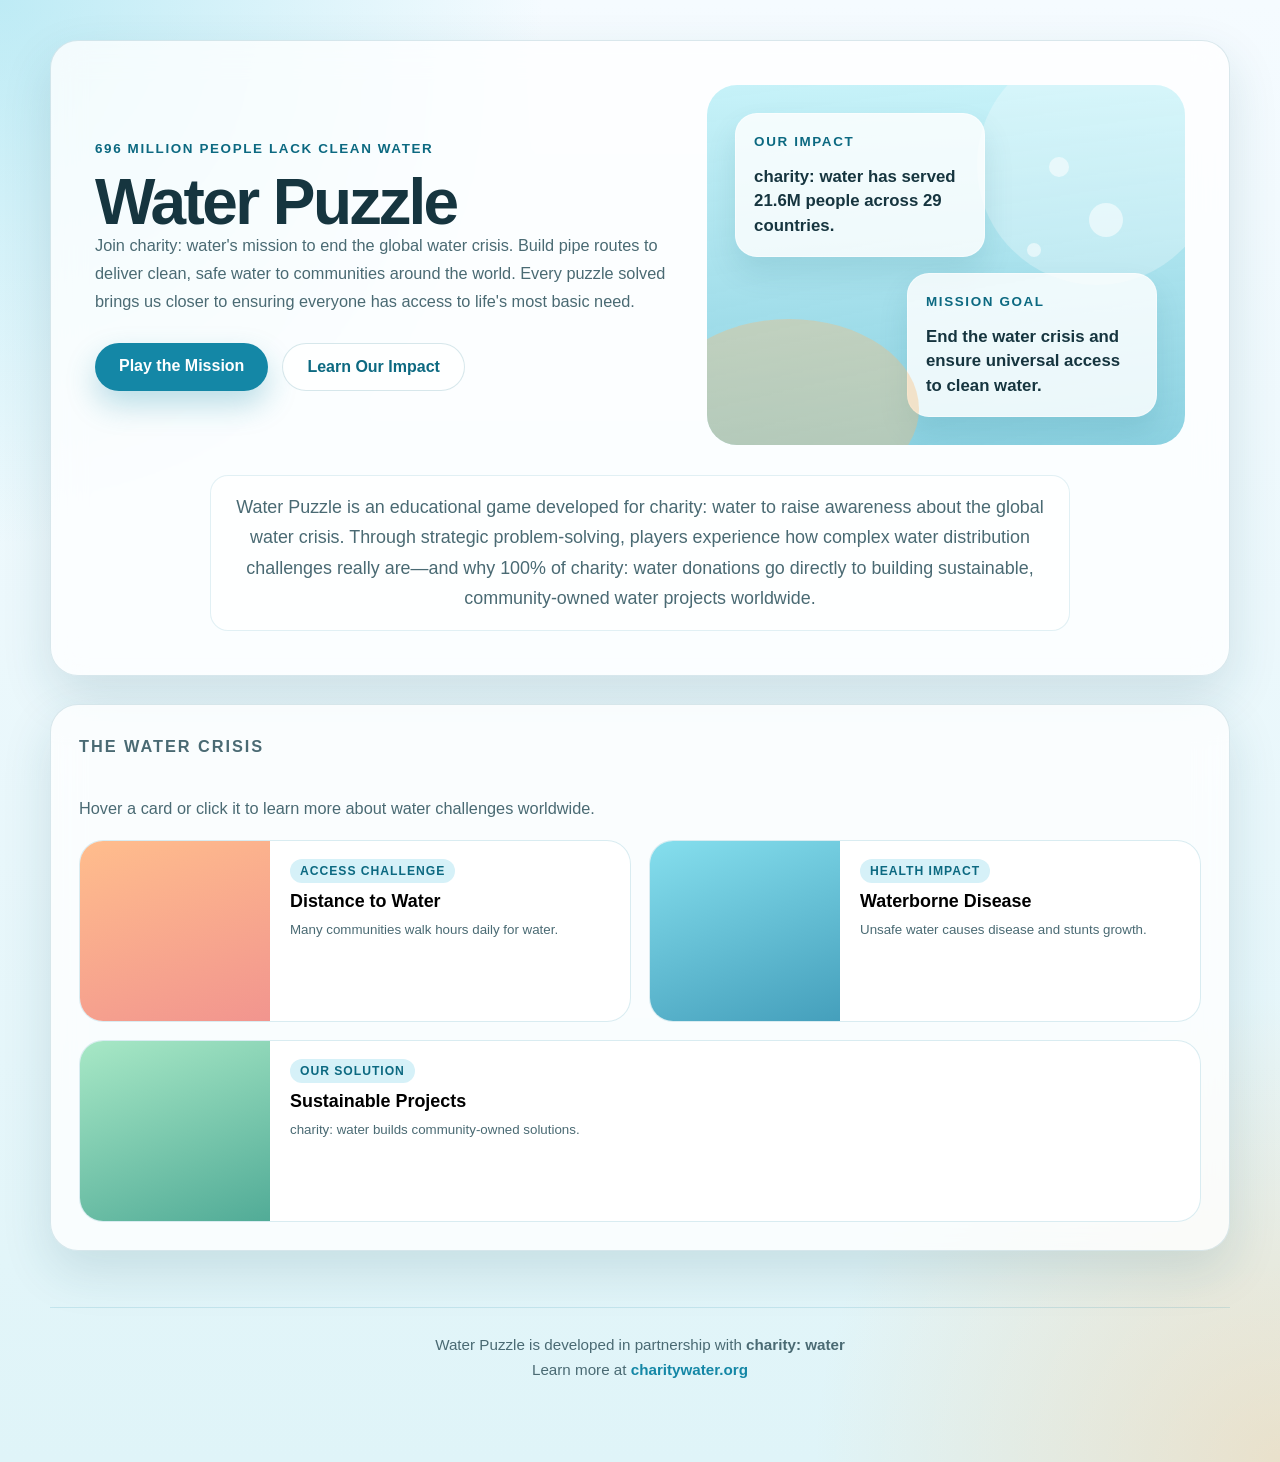
==== index.html @ 36b4ae82 "Add initial HTML structure and styles for Water Puzzle game - Created index.html for the main landin" ====
<!DOCTYPE html>
<html lang="en">
<head>
  <meta charset="UTF-8" />
  <meta name="viewport" content="width=device-width, initial-scale=1.0" />
  <title>Water Puzzle | charity: water</title>
  <link rel="stylesheet" href="styles.css" />
</head>
<body>
  <main class="page-shell landing-page">
    <section class="hero-panel">
      <div class="hero-copy">
        <p class="eyebrow">696 Million People Lack Clean Water</p>
        <h1>Water Puzzle</h1>
        <p class="hero-text">
          Join charity: water's mission to end the global water crisis. Build pipe routes to deliver clean, safe water to communities around the world. Every puzzle solved brings us closer to ensuring everyone has access to life's most basic need.
        </p>
        <div class="hero-actions">
          <a class="button-link primary-button" href="desktop.html">Play the Mission</a>
          <a class="button-link secondary-button" href="#mission">Learn Our Impact</a>
        </div>
      </div>

      <div class="hero-visual" aria-hidden="true">
        <div class="bubble bubble-one"></div>
        <div class="bubble bubble-two"></div>
        <div class="bubble bubble-three"></div>
        <div class="reef-card reef-card-top">
          <span class="reef-label">Our Impact</span>
          <strong>charity: water has served 21.6M people across 29 countries.</strong>
        </div>
        <div class="reef-card reef-card-bottom">
          <span class="reef-label">Mission Goal</span>
          <strong>End the water crisis and ensure universal access to clean water.</strong>
        </div>
      </div>

      <p class="mission-inline" id="mission">
        Water Puzzle is an educational game developed for charity: water to raise awareness about the global water crisis. Through strategic problem-solving, players experience how complex water distribution challenges really are—and why 100% of charity: water donations go directly to building sustainable, community-owned water projects worldwide.
      </p>
    </section>

    <section class="content-grid">
      <article class="info-panel facts-panel">
        <p class="section-label">The Water Crisis</p>
        <p class="fact-panel-help">Hover a card or click it to learn more about water challenges worldwide.</p>
        <div class="fact-card-grid">
          <button class="fact-interactive-card fact-coral" type="button" aria-expanded="false">
            <span class="fact-image" aria-hidden="true"></span>
            <span class="fact-content">
              <span class="fact-tag">Access Challenge</span>
              <h3>Distance to Water</h3>
              <span class="fact-summary">Many communities walk hours daily for water.</span>
              <span class="fact-detail">In sub-Saharan Africa, women and children spend 40 billion hours each year collecting water. Access to nearby clean water means more time for school, work, and family.</span>
            </span>
          </button>

          <button class="fact-interactive-card fact-plastic" type="button" aria-expanded="false">
            <span class="fact-image" aria-hidden="true"></span>
            <span class="fact-content">
              <span class="fact-tag">Health Impact</span>
              <h3>Waterborne Disease</h3>
              <span class="fact-summary">Unsafe water causes disease and stunts growth.</span>
              <span class="fact-detail">Over 2 billion people drink contaminated water daily. Waterborne diseases kill more children than any other infectious disease. Clean water and sanitation save lives.</span>
            </span>
          </button>

          <button class="fact-interactive-card fact-protection" type="button" aria-expanded="false">
            <span class="fact-image" aria-hidden="true"></span>
            <span class="fact-content">
              <span class="fact-tag">Our Solution</span>
              <h3>Sustainable Projects</h3>
              <span class="fact-summary">charity: water builds community-owned solutions.</span>
              <span class="fact-detail">We partner with local organizations to build wells, rainwater systems, and filtration projects designed to last. 100% of public donations fund projects—private donors cover operating costs.</span>
            </span>
          </button>
        </div>
      </article>
    </section>

    <footer class="landing-footer">
      <p>Water Puzzle is developed in partnership with <strong>charity: water</strong></p>
      <p>Learn more at <a href="https://www.charitywater.org" target="_blank" rel="noopener">charitywater.org</a></p>
    </footer>
  </main>

  <script>
    const factCards = document.querySelectorAll('.fact-interactive-card');

    factCards.forEach((card) => {
      card.addEventListener('click', () => {
        const isActive = card.classList.contains('is-active');

        factCards.forEach((otherCard) => {
          otherCard.classList.remove('is-active');
          otherCard.setAttribute('aria-expanded', 'false');
        });

        if (!isActive) {
          card.classList.add('is-active');
          card.setAttribute('aria-expanded', 'true');
        }
      });
    });
  </script>
</body>
</html>
---- styles.css ----
:root {
  --bg-top: #f5fbff;
  --bg-bottom: #dff4f8;
  --surface: rgba(255, 255, 255, 0.78);
  --surface-strong: #ffffff;
  --surface-border: rgba(58, 129, 148, 0.18);
  --text-main: #16353f;
  --text-soft: #4a6a73;
  --accent: #1487a6;
  --accent-strong: #0c6981;
  --accent-soft: #d6f1f8;
  --highlight: #ffb86c;
  --shadow: 0 20px 50px rgba(24, 84, 99, 0.14);
}

* {
  box-sizing: border-box;
  margin: 0;
}

body {
  min-height: 100vh;
  font-family: "Trebuchet MS", "Segoe UI", sans-serif;
  color: var(--text-main);
  background:
    radial-gradient(circle at top left, rgba(123, 216, 233, 0.45), transparent 28%),
    radial-gradient(circle at bottom right, rgba(255, 184, 108, 0.32), transparent 24%),
    linear-gradient(180deg, var(--bg-top), var(--bg-bottom));
}

a {
  color: inherit;
}

h1 {
  font-size: clamp(2.5rem, 5vw, 4.75rem);
  line-height: 0.95;
  letter-spacing: -0.04em;
}

h2 {
  margin-bottom: 14px;
  font-size: clamp(1.6rem, 2vw, 2.15rem);
}

.button-link {
  display: inline-block;
  padding: 14px 24px;
  border-radius: 999px;
  text-decoration: none;
  font-weight: 700;
  transition: transform 0.2s ease, box-shadow 0.2s ease, background-color 0.2s ease;
}

.primary-button {
  background: var(--accent);
  color: #ffffff;
  box-shadow: 0 14px 30px rgba(20, 135, 166, 0.28);
}

.secondary-button {
  background: rgba(255, 255, 255, 0.7);
  color: var(--accent-strong);
  border: 1px solid rgba(12, 105, 129, 0.16);
}

.button-link:hover,
.button-link:focus-visible,
.device-card:hover,
.device-card:focus-visible {
  transform: translateY(-2px);
  box-shadow: 0 18px 32px rgba(20, 135, 166, 0.16);
}

.page-shell {
  width: min(1180px, calc(100% - 32px));
  margin: 0 auto;
  padding: 40px 0 56px;
}

.landing-page,
.device-page {
  display: grid;
  gap: 28px;
}

.hero-panel,
.selection-panel,
.info-panel {
  background: var(--surface);
  backdrop-filter: blur(16px);
  border: 1px solid var(--surface-border);
  border-radius: 28px;
  box-shadow: var(--shadow);
}

.hero-panel {
  display: grid;
  grid-template-columns: 1.1fr 0.9fr;
  gap: 28px;
  align-items: center;
  padding: clamp(28px, 4vw, 44px);
}

.mission-inline {
  grid-column: 1 / -1;
  max-width: 860px;
  margin: 2px auto 0;
  padding: 16px 20px;
  border-radius: 18px;
  text-align: center;
  color: var(--text-soft);
  font-size: clamp(1rem, 1.4vw, 1.2rem);
  line-height: 1.7;
  background: rgba(255, 255, 255, 0.62);
  border: 1px solid rgba(20, 135, 166, 0.12);
}

.eyebrow,
.section-label,
.reef-label {
  display: inline-block;
  margin-bottom: 16px;
  color: var(--accent-strong);
  font-size: 0.84rem;
  font-weight: 700;
  letter-spacing: 0.12em;
  text-transform: uppercase;
}

.hero-text,
.info-panel p,
.device-card p {
  color: var(--text-soft);
  font-size: 1.02rem;
  line-height: 1.7;
}

.hero-copy {
  max-width: 620px;
}

.hero-actions {
  display: flex;
  flex-wrap: wrap;
  gap: 14px;
  margin-top: 28px;
}

.hero-visual {
  position: relative;
  min-height: 360px;
  border-radius: 30px;
  overflow: hidden;
  background:
    linear-gradient(180deg, rgba(195, 241, 248, 0.95), rgba(122, 203, 221, 0.86)),
    linear-gradient(135deg, rgba(255, 255, 255, 0.4), transparent);
}

.hero-visual::before,
.hero-visual::after {
  content: "";
  position: absolute;
  border-radius: 50%;
}

.hero-visual::before {
  top: -40px;
  right: -32px;
  width: 240px;
  height: 240px;
  background: rgba(255, 255, 255, 0.28);
}

.hero-visual::after {
  left: -48px;
  bottom: -54px;
  width: 260px;
  height: 180px;
  background: rgba(255, 184, 108, 0.34);
}

.bubble {
  position: absolute;
  border-radius: 50%;
  background: rgba(255, 255, 255, 0.55);
}

.bubble-one {
  top: 72px;
  right: 116px;
  width: 20px;
  height: 20px;
}

.bubble-two {
  top: 118px;
  right: 62px;
  width: 34px;
  height: 34px;
}

.bubble-three {
  top: 158px;
  right: 144px;
  width: 14px;
  height: 14px;
}

.reef-card {
  position: absolute;
  max-width: 250px;
  padding: 18px;
  border-radius: 22px;
  background: rgba(255, 255, 255, 0.82);
  border: 1px solid rgba(255, 255, 255, 0.46);
  color: var(--text-main);
  box-shadow: 0 16px 30px rgba(10, 87, 110, 0.12);
}

.reef-card strong {
  display: block;
  font-size: 1.05rem;
  line-height: 1.45;
}

.reef-card-top {
  top: 28px;
  left: 28px;
}

.reef-card-bottom {
  right: 28px;
  bottom: 28px;
}

.content-grid {
  display: grid;
  grid-template-columns: 1fr;
  gap: 24px;
}

.facts-panel,
.gallery-panel {
  padding: 28px;
}

.gallery-panel {
  grid-column: 1 / -1;
}

.fact-card-grid,
.gallery-grid,
.device-options {
  display: grid;
  gap: 18px;
}

.fact-card-grid,
.device-options {
  grid-template-columns: repeat(2, minmax(0, 1fr));
}

.facts-panel {
  display: grid;
  gap: 18px;
}

.fact-panel-help {
  font-size: 0.94rem;
  color: var(--text-soft);
}

.fact-interactive-card {
  display: grid;
  grid-template-columns: minmax(120px, 190px) 1fr;
  width: 100%;
  padding: 0;
  border: 1px solid rgba(20, 135, 166, 0.16);
  border-radius: 24px;
  background: var(--surface-strong);
  text-align: left;
  cursor: pointer;
  overflow: hidden;
  transition: transform 0.2s ease, box-shadow 0.2s ease, border-color 0.2s ease;
}

.fact-interactive-card:hover,
.fact-interactive-card:focus-visible,
.fact-interactive-card.is-active {
  border-color: rgba(20, 135, 166, 0.42);
  transform: translateY(-2px);
  box-shadow: 0 18px 34px rgba(16, 85, 104, 0.16);
}

.fact-image {
  min-height: 180px;
  background-size: cover;
  background-position: center;
}

.fact-coral .fact-image {
  background:
    linear-gradient(160deg, rgba(255, 182, 128, 0.9), rgba(238, 119, 111, 0.78)),
    radial-gradient(circle at 30% 30%, rgba(255, 255, 255, 0.45), transparent 40%);
}

.fact-plastic .fact-image {
  background:
    linear-gradient(160deg, rgba(123, 220, 236, 0.92), rgba(33, 141, 175, 0.84)),
    radial-gradient(circle at 20% 20%, rgba(255, 255, 255, 0.5), transparent 42%);
}

.fact-protection {
  grid-column: 1 / -1;
}

.fact-protection .fact-image {
  background:
    linear-gradient(160deg, rgba(160, 230, 193, 0.92), rgba(43, 153, 128, 0.82)),
    radial-gradient(circle at 35% 25%, rgba(255, 255, 255, 0.44), transparent 45%);
}

.fact-content {
  display: grid;
  align-content: start;
  gap: 8px;
  padding: 18px 20px;
}

.fact-tag {
  width: fit-content;
  padding: 5px 10px;
  border-radius: 999px;
  background: var(--accent-soft);
  color: var(--accent-strong);
  font-size: 0.76rem;
  font-weight: 700;
  letter-spacing: 0.08em;
  text-transform: uppercase;
}

.fact-content h3 {
  font-size: 1.12rem;
}

.fact-summary {
  color: var(--text-soft);
  line-height: 1.55;
}

.fact-detail {
  color: var(--accent-strong);
  font-size: 1rem;
  font-weight: 700;
  line-height: 1.6;
  opacity: 0;
  max-height: 0;
  overflow: hidden;
  transform: translateY(6px);
  transition: opacity 0.24s ease, transform 0.24s ease, max-height 0.24s ease;
}

.fact-interactive-card:hover .fact-detail,
.fact-interactive-card:focus-visible .fact-detail,
.fact-interactive-card.is-active .fact-detail {
  opacity: 1;
  max-height: 240px;
  transform: translateY(0);
  font-size: 1.12rem;
}

.gallery-grid {
  grid-template-columns: repeat(3, minmax(0, 1fr));
}

.gallery-card {
  min-height: 220px;
  margin: 0;
  display: flex;
  align-items: end;
  padding: 20px;
  border-radius: 24px;
  overflow: hidden;
  color: #ffffff;
  font-weight: 700;
  background-size: cover;
  background-position: center;
}

.gallery-card figcaption {
  padding: 14px 16px;
  border-radius: 18px;
  background: rgba(9, 58, 73, 0.58);
  line-height: 1.5;
}

.gallery-card-coral {
  background:
    linear-gradient(180deg, rgba(33, 96, 111, 0.08), rgba(16, 97, 118, 0.48)),
    linear-gradient(135deg, #ffb57d, #f37d73 54%, #1e849b);
}

.gallery-card-fish {
  background:
    linear-gradient(180deg, rgba(14, 92, 120, 0.12), rgba(15, 64, 101, 0.44)),
    linear-gradient(135deg, #76d0e1, #4ab1ca 48%, #127395);
}

.gallery-card-wave {
  background:
    linear-gradient(180deg, rgba(255, 255, 255, 0.1), rgba(16, 97, 118, 0.52)),
    linear-gradient(135deg, #c9eff8, #89d5e6 46%, #36a4c3);
}

.selection-panel {
  padding: clamp(28px, 4vw, 48px);
  text-align: center;
}

.selection-copy {
  max-width: 680px;
  margin: 0 auto 26px;
}

.device-options {
  margin-top: 28px;
}

.device-card {
  display: grid;
  gap: 12px;
  padding: 28px;
  text-align: left;
  text-decoration: none;
  background: var(--surface-strong);
  border: 1px solid rgba(20, 135, 166, 0.16);
  border-radius: 24px;
  box-shadow: 0 14px 28px rgba(18, 100, 122, 0.09);
  transition: transform 0.2s ease, box-shadow 0.2s ease;
}

.device-icon {
  display: inline-flex;
  align-items: center;
  justify-content: center;
  width: fit-content;
  padding: 8px 12px;
  border-radius: 999px;
  background: var(--accent-soft);
  color: var(--accent-strong);
  font-size: 0.82rem;
  font-weight: 700;
  letter-spacing: 0.08em;
  text-transform: uppercase;
}

.device-card strong {
  font-size: 1.5rem;
}

.device-cta {
  color: var(--accent-strong);
  font-weight: 700;
}

.back-button {
  margin-top: 28px;
}

.landing-footer {
  margin-top: 28px;
  padding: 20px 0;
  text-align: center;
  border-top: 1px solid rgba(20, 135, 166, 0.15);
  color: var(--text-soft);
  font-size: 0.95rem;
}

.landing-footer p {
  margin: 8px 0;
}

.landing-footer a {
  color: var(--accent);
  font-weight: 700;
  text-decoration: none;
  transition: color 0.2s ease;
}

.landing-footer a:hover {
  color: var(--accent-strong);
}

@media (max-width: 900px) {
  .hero-panel,
  .content-grid,
  .fact-card-grid,
  .gallery-grid,
  .device-options {
    grid-template-columns: 1fr;
  }

  .hero-visual {
    min-height: 300px;
  }

  .fact-protection,
  .gallery-panel {
    grid-column: auto;
  }

  .fact-interactive-card {
    grid-template-columns: 1fr;
  }

  .fact-image {
    min-height: 140px;
  }
}

@media (max-width: 640px) {
  .page-shell {
    width: min(100% - 20px, 1180px);
    padding: 20px 0 32px;
  }

  .hero-panel,
  .selection-panel,
  .mission-panel,
  .facts-panel,
  .gallery-panel {
    padding: 22px;
  }

  .hero-actions {
    flex-direction: column;
  }

  .button-link {
    width: 100%;
    text-align: center;
  }

  .reef-card {
    position: static;
    max-width: none;
    margin: 18px;
  }

  .hero-visual {
    display: grid;
    align-content: end;
    padding-bottom: 6px;
  }
}

.desktop-game-page {
  display: grid;
  gap: 22px;
}

.game-header {
  display: flex;
  align-items: center;
  justify-content: space-between;
  gap: 18px;
  padding: 24px 28px;
}

.game-title {
  margin-bottom: 8px;
  font-size: clamp(2.2rem, 3.4vw, 3rem);
}

.game-subtitle {
  color: var(--text-soft);
}

.game-header-actions {
  display: flex;
  align-items: center;
  gap: 12px;
}

.help-icon-button {
  display: flex;
  align-items: center;
  justify-content: center;
  width: 40px;
  height: 40px;
  border-radius: 50%;
  background: var(--accent);
  color: #ffffff;
  border: 0;
  font-size: 1.4rem;
  font-weight: 700;
  cursor: pointer;
  transition: transform 0.2s ease, box-shadow 0.2s ease, background-color 0.2s ease;
  box-shadow: 0 4px 12px rgba(20, 135, 166, 0.25);
}

.help-icon-button:hover,
.help-icon-button:focus-visible {
  transform: translateY(-2px);
  box-shadow: 0 6px 16px rgba(20, 135, 166, 0.35);
  background: var(--accent-strong);
}

.help-modal-content {
  display: grid;
  gap: 16px;
  margin: 16px 0;
  max-height: 60vh;
  overflow-y: auto;
  color: var(--text-main);
  font-size: 0.95rem;
  line-height: 1.6;
}

.help-section {
  display: grid;
  gap: 8px;
}

.help-section-title {
  font-weight: 700;
  color: var(--accent-strong);
  font-size: 1rem;
  text-transform: uppercase;
  letter-spacing: 0.05em;
}

.help-section-text {
  color: var(--text-soft);
}

.help-rules-list {
  list-style: none;
  padding-left: 0;
  display: grid;
  gap: 8px;
}

.help-rules-list li {
  padding-left: 20px;
  position: relative;
  color: var(--text-soft);
}

.help-rules-list li:before {
  content: "→";
  position: absolute;
  left: 0;
  color: var(--accent);
  font-weight: 700;
}

.desktop-game-layout {
  display: grid;
  grid-template-columns: 320px minmax(0, 1fr);
  gap: 18px;
}

.game-sidebar,
.game-board-panel {
  padding: 22px;
}

.game-sidebar {
  display: grid;
  gap: 22px;
  align-content: start;
}

.level-rules,
.score-helper {
  color: var(--text-soft);
  line-height: 1.5;
}

.score-value {
  margin: 4px 0;
  font-size: 2rem;
  font-weight: 700;
  color: var(--accent-strong);
}

.endpoint-status-list {
  display: grid;
  gap: 10px;
}

.endpoint-row {
  display: flex;
  justify-content: center;
  align-items: center;
  gap: 10px;
  padding: 8px 12px;
  border-radius: 12px;
  background: rgba(255, 255, 255, 0.66);
  border: 1px solid rgba(20, 135, 166, 0.14);
  min-height: 24px;
}

.endpoint-row.is-filled {
  background: rgba(186, 243, 226, 0.6);
  border-color: rgba(25, 157, 119, 0.4);
}

.endpoint-fill {
  display: none;
  font-weight: 700;
  color: var(--accent-strong);
}

.endpoint-name {
  display: block;
}

.control-buttons {
  display: grid;
  gap: 10px;
}

.control-btn {
  width: 100%;
  border: 0;
  cursor: pointer;
  text-align: center;
}

.game-board-panel {
  display: grid;
  gap: 18px;
}

.toolbox {
  padding-bottom: 4px;
  border-bottom: 1px solid rgba(20, 135, 166, 0.14);
}

.toolbox-hint {
  margin-bottom: 10px;
  color: var(--text-soft);
  font-size: 0.92rem;
}

.pipe-options {
  display: flex;
  flex-wrap: wrap;
  gap: 10px;
}

.pipe-option {
  display: inline-flex;
  align-items: center;
  gap: 8px;
  padding: 8px 12px;
  border-radius: 999px;
  border: 1px solid rgba(20, 135, 166, 0.18);
  background: #ffffff;
  color: #000000;
  font-weight: 700;
  cursor: pointer;
  user-select: none;
  touch-action: none;
}

.pipe-option-symbol {
  font-size: 1.1rem;
  line-height: 1;
}

.pipe-option-counter {
  display: block;
  font-size: 0.8rem;
  color: #000000;
  font-weight: 700;
  margin-top: 2px;
}

.pipe-option.is-selected {
  background: var(--accent);
  border-color: var(--accent);
  color: #ffffff;
}

.toolbox-footer {
  margin-top: 12px;
  display: flex;
  flex-wrap: wrap;
  gap: 10px;
}

.tool-button {
  border: 0;
  cursor: pointer;
}

.tool-button.is-erase-mode {
  background: #f8d6c6;
  border-color: #de9875;
  color: #8e3f18;
}

.board-wrap {
  padding: 12px;
  border-radius: 18px;
  background: linear-gradient(180deg, rgba(218, 245, 251, 0.78), rgba(176, 224, 236, 0.62));
  border: 1px solid rgba(20, 135, 166, 0.2);
}

.freeflow-stage {
  position: relative;
  width: 100%;
  aspect-ratio: 1200 / 800;
  border-radius: 18px;
  overflow: hidden;
  border: 1px solid rgba(11, 90, 112, 0.2);
  background:
    radial-gradient(circle at 18% 15%, rgba(255, 255, 255, 0.45), transparent 28%),
    radial-gradient(circle at 82% 85%, rgba(255, 206, 150, 0.2), transparent 28%),
    linear-gradient(180deg, rgba(198, 240, 248, 0.93), rgba(138, 210, 226, 0.9));
}

.flow-svg,
.target-nodes,
.pipe-layer {
  position: absolute;
  inset: 0;
}

.flow-svg {
  z-index: 5;
  pointer-events: none;
}

.grid-svg {
  z-index: 1;
  pointer-events: none;
}

.grid-line {
  stroke: rgba(15, 111, 137, 0.15);
  stroke-width: 2;
}

.pipe-link-line {
  stroke: rgba(15, 111, 137, 0.92);
  stroke-width: 16;
  stroke-linecap: round;
  filter: drop-shadow(0 0 2px rgba(15, 111, 137, 0.22));
}

.flow-line {
  stroke: rgba(17, 162, 201, 0.95);
  stroke-width: 8;
  stroke-linecap: round;
  stroke-dasharray: 8 8;
  animation: flowPulse 0.8s linear infinite;
  filter: drop-shadow(0 0 4px rgba(23, 160, 197, 0.56));
}

@keyframes flowPulse {
  to {
    stroke-dashoffset: -16;
  }
}

.stage-node {
  position: absolute;
  transform: translate(-50%, -50%);
  z-index: 3;
}

.source-node {
  width: clamp(14px, 2vw, 36px);
  height: clamp(14px, 2vw, 36px);
  border-radius: 50%;
  border: 2px solid rgba(12, 96, 120, 0.7);
  background: radial-gradient(circle at 30% 28%, #ffffff, #83ddf4);
  box-shadow: 0 0 16px rgba(45, 185, 220, 0.72);
}

.source-node::after {
  content: "";
  position: absolute;
  left: 50%;
  top: 50%;
  width: clamp(20px, 2.8vw, 52px);
  height: clamp(20px, 2.8vw, 52px);
  border-radius: 50%;
  transform: translate(-50%, -50%);
  border: 2px solid rgba(110, 214, 236, 0.58);
}

.target-node {
  width: clamp(36px, 4.5vw, 65px);
  min-height: clamp(36px, 4.5vw, 65px);
  border-radius: 16px;
  border: 1px solid rgba(20, 135, 166, 0.3);
  background: rgba(255, 255, 255, 0.84);
  box-shadow: 0 10px 22px rgba(11, 83, 101, 0.14);
  display: grid;
  justify-items: center;
  align-content: center;
  gap: 2px;
  overflow: hidden;
}

.target-node::before {
  content: "";
  position: absolute;
  left: 0;
  right: 0;
  bottom: 0;
  height: calc(var(--fill, 0) * 100%);
  background: linear-gradient(180deg, rgba(127, 220, 241, 0.22), rgba(27, 155, 194, 0.62));
  transition: height 0.45s ease;
}

.target-node.is-filled {
  background: rgba(203, 239, 250, 0.95) !important;
  box-shadow: 0 0 0 1px rgba(15, 156, 122, 0.7), 0 0 18px rgba(85, 214, 176, 0.42);
}

.target-icon,
.target-label {
  position: relative;
  z-index: 1;
}

.target-icon {
  font-size: clamp(0.95rem, 1.5vw, 1.75rem);
}

.target-label {
  font-size: 0.72rem;
  font-weight: 700;
  letter-spacing: 0.02em;
}

.wall-svg {
  position: absolute;
  top: 0;
  left: 0;
  width: 100%;
  height: 100%;
  z-index: 2;
  pointer-events: none;
}

.wall-line {
  stroke: #5a3a1a;
  stroke-width: 18;
  stroke-linecap: round;
  stroke-linejoin: round;
  filter: drop-shadow(0 2px 4px rgba(0, 0, 0, 0.3));
}

.pipe-layer {
  z-index: 4;
}

.pipe-piece {
  position: absolute;
  transform-origin: center;
  cursor: grab;
  user-select: none;
  touch-action: none;
}

.pipe-piece:active {
  cursor: grabbing;
}

.pipe-piece.is-selected {
  filter: drop-shadow(0 0 8px rgba(247, 190, 104, 0.8));
}

.pipe-piece.is-watered .pipe-segments line {
  stroke: #2ab5d8;
  filter: drop-shadow(0 0 5px rgba(30, 178, 210, 0.68));
}

.pipe-svg {
  width: 100%;
  height: 100%;
}

.pipe-segments line {
  stroke: #0f6f89;
  stroke-width: 16;
  stroke-linecap: round;
  transition: stroke 0.2s ease;
}

.pipe-ports circle {
  fill: #f8fdff;
  stroke: #0f6f89;
  stroke-width: 2;
}

.game-modal {
  position: fixed;
  inset: 0;
  display: grid;
  place-items: center;
  background: rgba(9, 36, 46, 0.45);
  opacity: 0;
  pointer-events: none;
  transition: opacity 0.2s ease;
}

.game-modal.is-open {
  opacity: 1;
  pointer-events: auto;
}

.modal-card {
  width: min(560px, calc(100% - 24px));
  border-radius: 22px;
  padding: 24px;
  background: #ffffff;
  border: 1px solid rgba(20, 135, 166, 0.2);
  box-shadow: 0 20px 45px rgba(0, 0, 0, 0.2);
}

.modal-message {
  margin: 14px 0 18px;
  color: var(--text-soft);
  line-height: 1.6;
}

.modal-actions {
  display: flex;
  flex-wrap: wrap;
  gap: 10px;
}

.modal-actions .button-link {
  border: 0;
  cursor: pointer;
}

@media (max-width: 1024px) {
  .desktop-game-layout {
    grid-template-columns: 1fr;
  }

  .game-sidebar {
    grid-template-columns: repeat(2, minmax(0, 1fr));
  }

  .control-panel {
    grid-column: 1 / -1;
  }
}

@media (max-width: 640px) {
  .game-header {
    align-items: start;
    flex-direction: column;
  }

  .game-sidebar {
    grid-template-columns: 1fr;
  }

  .target-label {
    font-size: clamp(0.55rem, 1vw, 0.8rem);
  }
}
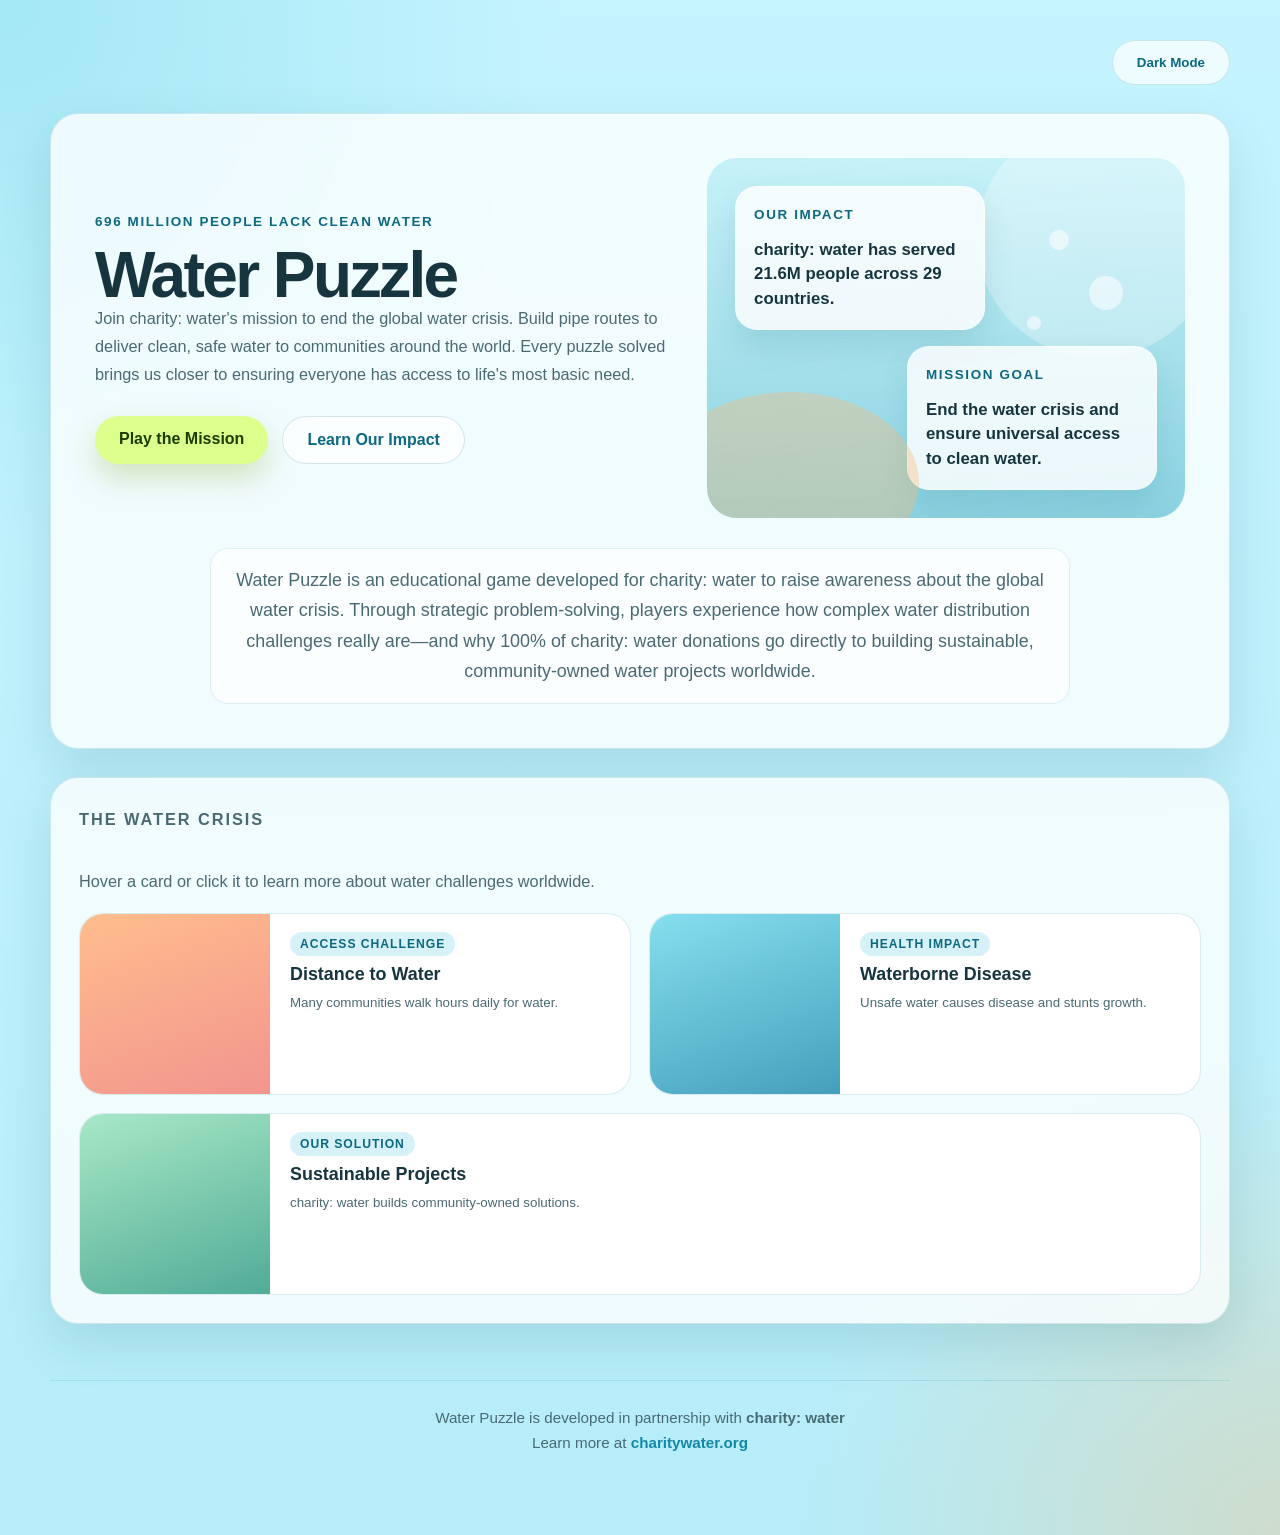
==== commit 1136a7a0: "Add theme toggle functionality and update game levels with new backgrounds" ====
--- a/index.html
+++ b/index.html
@@ -8,6 +8,10 @@
 </head>
 <body>
   <main class="page-shell landing-page">
+    <div class="page-utility-actions">
+      <button id="themeToggle" class="button-link secondary-button theme-toggle" type="button" aria-label="Toggle color theme" aria-pressed="false">Dark Mode</button>
+    </div>
+
     <section class="hero-panel">
       <div class="hero-copy">
         <p class="eyebrow">696 Million People Lack Clean Water</p>
@@ -16,7 +20,7 @@
           Join charity: water's mission to end the global water crisis. Build pipe routes to deliver clean, safe water to communities around the world. Every puzzle solved brings us closer to ensuring everyone has access to life's most basic need.
         </p>
         <div class="hero-actions">
-          <a class="button-link primary-button" href="desktop.html">Play the Mission</a>
+          <a class="button-link primary-button mission-play-button" href="desktop.html">Play the Mission</a>
           <a class="button-link secondary-button" href="#mission">Learn Our Impact</a>
         </div>
       </div>
@@ -84,6 +88,7 @@
     </footer>
   </main>
 
+  <script src="theme.js"></script>
   <script>
     const factCards = document.querySelectorAll('.fact-interactive-card');
 
--- a/styles.css
+++ b/styles.css
@@ -1,6 +1,8 @@
 :root {
-  --bg-top: #f5fbff;
-  --bg-bottom: #dff4f8;
+  --bg-top: #c5f4ff;
+  --bg-bottom: #b6edf9;
+  --bg-glow-a: rgba(123, 216, 233, 0.45);
+  --bg-glow-b: rgba(255, 184, 108, 0.32);
   --surface: rgba(255, 255, 255, 0.78);
   --surface-strong: #ffffff;
   --surface-border: rgba(58, 129, 148, 0.18);
@@ -11,6 +13,72 @@
   --accent-soft: #d6f1f8;
   --highlight: #ffb86c;
   --shadow: 0 20px 50px rgba(24, 84, 99, 0.14);
+  --board-wrap-top: rgba(218, 245, 251, 0.78);
+  --board-wrap-bottom: rgba(176, 224, 236, 0.62);
+  --stage-top: rgba(198, 240, 248, 0.93);
+  --stage-bottom: rgba(138, 210, 226, 0.9);
+  --stage-sparkle-a: rgba(255, 255, 255, 0.45);
+  --stage-sparkle-b: rgba(255, 206, 150, 0.2);
+  --node-bg: #ddff8d;
+  --endpoint-row-bg: rgba(255, 255, 255, 0.66);
+  --modal-overlay: rgba(9, 36, 46, 0.45);
+  --modal-surface: #ffffff;
+  --pipe-option-bg: #ffffff;
+  --pipe-option-text: #000000;
+  --grid-line-color: #000000;
+  --level-background-image: url("bg/lvl1.jpeg");
+  --mission-bg: rgba(255, 255, 255, 0.62);
+  --mission-border: rgba(20, 135, 166, 0.12);
+  --hero-visual-top: rgba(195, 241, 248, 0.95);
+  --hero-visual-bottom: rgba(122, 203, 221, 0.86);
+  --reef-card-bg: rgba(255, 255, 255, 0.82);
+  --reef-card-border: rgba(255, 255, 255, 0.46);
+  --target-filled-bg: #c5f4ff;
+  --target-filled-outline: rgba(15, 156, 122, 0.7);
+  --target-filled-glow: rgba(85, 214, 176, 0.42);
+  --endpoint-filled-bg: rgba(186, 243, 226, 0.6);
+  --endpoint-filled-border: rgba(25, 157, 119, 0.4);
+}
+
+:root[data-theme="dark"] {
+  --bg-top: #057892;
+  --bg-bottom: #035f74;
+  --bg-glow-a: rgba(7, 169, 194, 0.24);
+  --bg-glow-b: rgba(255, 208, 151, 0.13);
+  --surface: rgba(6, 70, 86, 0.72);
+  --surface-strong: #09667c;
+  --surface-border: rgba(148, 236, 255, 0.24);
+  --text-main: #eafcff;
+  --text-soft: #b4deea;
+  --accent: #7ce8ff;
+  --accent-strong: #d9f8ff;
+  --accent-soft: rgba(124, 232, 255, 0.2);
+  --highlight: #ffd190;
+  --shadow: 0 20px 50px rgba(2, 34, 44, 0.42);
+  --board-wrap-top: rgba(7, 89, 108, 0.82);
+  --board-wrap-bottom: rgba(5, 71, 87, 0.75);
+  --stage-top: rgba(11, 103, 124, 0.9);
+  --stage-bottom: rgba(8, 86, 104, 0.94);
+  --stage-sparkle-a: rgba(255, 255, 255, 0.12);
+  --stage-sparkle-b: rgba(255, 209, 138, 0.08);
+  --node-bg: #ddff8d;
+  --endpoint-row-bg: rgba(6, 90, 111, 0.82);
+  --modal-overlay: rgba(2, 20, 27, 0.62);
+  --modal-surface: #0a6a80;
+  --pipe-option-bg: #0d7f99;
+  --pipe-option-text: #f3fdff;
+  --grid-line-color: #000000;
+  --mission-bg: rgba(8, 92, 112, 0.72);
+  --mission-border: rgba(194, 246, 255, 0.22);
+  --hero-visual-top: rgba(9, 108, 129, 0.92);
+  --hero-visual-bottom: rgba(6, 83, 101, 0.9);
+  --reef-card-bg: rgba(7, 91, 112, 0.84);
+  --reef-card-border: rgba(202, 247, 255, 0.22);
+  --target-filled-bg: #c5f4ff;
+  --target-filled-outline: rgba(134, 244, 209, 0.76);
+  --target-filled-glow: rgba(76, 224, 184, 0.44);
+  --endpoint-filled-bg: rgba(12, 124, 98, 0.68);
+  --endpoint-filled-border: rgba(144, 246, 214, 0.52);
 }
 
 * {
@@ -23,9 +91,42 @@
   font-family: "Trebuchet MS", "Segoe UI", sans-serif;
   color: var(--text-main);
   background:
-    radial-gradient(circle at top left, rgba(123, 216, 233, 0.45), transparent 28%),
-    radial-gradient(circle at bottom right, rgba(255, 184, 108, 0.32), transparent 24%),
+    radial-gradient(circle at top left, var(--bg-glow-a), transparent 28%),
+    radial-gradient(circle at bottom right, var(--bg-glow-b), transparent 24%),
     linear-gradient(180deg, var(--bg-top), var(--bg-bottom));
+}
+
+.page-utility-actions {
+  display: flex;
+  justify-content: flex-end;
+}
+
+.theme-toggle {
+  border: 1px solid rgba(12, 105, 129, 0.22);
+}
+
+:root[data-theme="dark"] .secondary-button {
+  background: rgba(255, 255, 255, 0.12);
+  color: var(--accent-strong);
+  border-color: rgba(217, 248, 255, 0.35);
+}
+
+:root[data-theme="dark"] .landing-footer {
+  border-top-color: rgba(217, 248, 255, 0.2);
+}
+
+:root[data-theme="dark"] .landing-footer a {
+  color: #cff6ff;
+}
+
+:root[data-theme="dark"] .endpoint-name,
+:root[data-theme="dark"] .score-value,
+:root[data-theme="dark"] .fact-detail {
+  color: #f2fdff;
+}
+
+:root[data-theme="dark"] .endpoint-row.is-filled {
+  color: #f2fdff;
 }
 
 a {
@@ -62,6 +163,12 @@
   background: rgba(255, 255, 255, 0.7);
   color: var(--accent-strong);
   border: 1px solid rgba(12, 105, 129, 0.16);
+}
+
+.mission-play-button {
+  background: #ddff8d;
+  color: #1f3b00;
+  box-shadow: 0 14px 30px rgba(139, 173, 58, 0.32);
 }
 
 .button-link:hover,
@@ -112,8 +219,8 @@
   color: var(--text-soft);
   font-size: clamp(1rem, 1.4vw, 1.2rem);
   line-height: 1.7;
-  background: rgba(255, 255, 255, 0.62);
-  border: 1px solid rgba(20, 135, 166, 0.12);
+  background: var(--mission-bg);
+  border: 1px solid var(--mission-border);
 }
 
 .eyebrow,
@@ -153,7 +260,7 @@
   border-radius: 30px;
   overflow: hidden;
   background:
-    linear-gradient(180deg, rgba(195, 241, 248, 0.95), rgba(122, 203, 221, 0.86)),
+    linear-gradient(180deg, var(--hero-visual-top), var(--hero-visual-bottom)),
     linear-gradient(135deg, rgba(255, 255, 255, 0.4), transparent);
 }
 
@@ -212,8 +319,8 @@
   max-width: 250px;
   padding: 18px;
   border-radius: 22px;
-  background: rgba(255, 255, 255, 0.82);
-  border: 1px solid rgba(255, 255, 255, 0.46);
+  background: var(--reef-card-bg);
+  border: 1px solid var(--reef-card-border);
   color: var(--text-main);
   box-shadow: 0 16px 30px rgba(10, 87, 110, 0.12);
 }
@@ -279,6 +386,7 @@
   border: 1px solid rgba(20, 135, 166, 0.16);
   border-radius: 24px;
   background: var(--surface-strong);
+  color: var(--text-main);
   text-align: left;
   cursor: pointer;
   overflow: hidden;
@@ -342,6 +450,7 @@
 
 .fact-content h3 {
   font-size: 1.12rem;
+  color: var(--text-main);
 }
 
 .fact-summary {
@@ -368,6 +477,15 @@
   max-height: 240px;
   transform: translateY(0);
   font-size: 1.12rem;
+}
+
+:root[data-theme="dark"] .fact-summary {
+  color: #d9f3fa;
+}
+
+:root[data-theme="dark"] .fact-content h3,
+:root[data-theme="dark"] .fact-detail {
+  color: #f3fdff;
 }
 
 .gallery-grid {
@@ -698,14 +816,14 @@
   gap: 10px;
   padding: 8px 12px;
   border-radius: 12px;
-  background: rgba(255, 255, 255, 0.66);
+  background: var(--endpoint-row-bg);
   border: 1px solid rgba(20, 135, 166, 0.14);
   min-height: 24px;
 }
 
 .endpoint-row.is-filled {
-  background: rgba(186, 243, 226, 0.6);
-  border-color: rgba(25, 157, 119, 0.4);
+  background: var(--endpoint-filled-bg);
+  border-color: var(--endpoint-filled-border);
 }
 
 .endpoint-fill {
@@ -759,8 +877,8 @@
   padding: 8px 12px;
   border-radius: 999px;
   border: 1px solid rgba(20, 135, 166, 0.18);
-  background: #ffffff;
-  color: #000000;
+  background: var(--pipe-option-bg);
+  color: var(--pipe-option-text);
   font-weight: 700;
   cursor: pointer;
   user-select: none;
@@ -775,7 +893,7 @@
 .pipe-option-counter {
   display: block;
   font-size: 0.8rem;
-  color: #000000;
+  color: var(--pipe-option-text);
   font-weight: 700;
   margin-top: 2px;
 }
@@ -807,7 +925,7 @@
 .board-wrap {
   padding: 12px;
   border-radius: 18px;
-  background: linear-gradient(180deg, rgba(218, 245, 251, 0.78), rgba(176, 224, 236, 0.62));
+  background: linear-gradient(180deg, var(--board-wrap-top), var(--board-wrap-bottom));
   border: 1px solid rgba(20, 135, 166, 0.2);
 }
 
@@ -819,9 +937,14 @@
   overflow: hidden;
   border: 1px solid rgba(11, 90, 112, 0.2);
   background:
-    radial-gradient(circle at 18% 15%, rgba(255, 255, 255, 0.45), transparent 28%),
-    radial-gradient(circle at 82% 85%, rgba(255, 206, 150, 0.2), transparent 28%),
-    linear-gradient(180deg, rgba(198, 240, 248, 0.93), rgba(138, 210, 226, 0.9));
+    linear-gradient(180deg, rgba(6, 30, 36, 0.14), rgba(6, 30, 36, 0.2)),
+    radial-gradient(circle at 18% 15%, var(--stage-sparkle-a), transparent 28%),
+    radial-gradient(circle at 82% 85%, var(--stage-sparkle-b), transparent 28%),
+    var(--level-background-image),
+    linear-gradient(180deg, var(--stage-top), var(--stage-bottom));
+  background-size: auto, auto, auto, cover, auto;
+  background-position: center, center, center, center, center;
+  background-repeat: no-repeat;
 }
 
 .flow-svg,
@@ -842,7 +965,7 @@
 }
 
 .grid-line {
-  stroke: rgba(15, 111, 137, 0.15);
+  stroke: var(--grid-line-color);
   stroke-width: 2;
 }
 
@@ -900,7 +1023,7 @@
   min-height: clamp(36px, 4.5vw, 65px);
   border-radius: 16px;
   border: 1px solid rgba(20, 135, 166, 0.3);
-  background: rgba(255, 255, 255, 0.84);
+  background: var(--node-bg);
   box-shadow: 0 10px 22px rgba(11, 83, 101, 0.14);
   display: grid;
   justify-items: center;
@@ -921,18 +1044,62 @@
 }
 
 .target-node.is-filled {
-  background: rgba(203, 239, 250, 0.95) !important;
-  box-shadow: 0 0 0 1px rgba(15, 156, 122, 0.7), 0 0 18px rgba(85, 214, 176, 0.42);
+  background: var(--target-filled-bg) !important;
+  box-shadow: 0 0 0 1px var(--target-filled-outline), 0 0 18px var(--target-filled-glow);
+}
+
+.target-node.is-storage-target .target-icon {
+  display: flex;
+  align-items: center;
+  justify-content: center;
+  width: 100%;
+}
+
+.target-node.is-storage-target {
+  display: flex;
+  flex-direction: column;
+  align-items: center;
+  justify-content: center;
+  gap: 2px;
+}
+
+.target-node.is-storage-target .target-icon-image {
+  width: clamp(46px, 6.2vw, 82px);
+  height: clamp(34px, 4.8vw, 62px);
+  margin: 0 auto;
+  object-position: center;
+}
+
+.target-node.is-storage-target .target-label {
+  display: block;
+  width: 100%;
+  margin: 0 auto;
+  text-align: center;
+  line-height: 1.1;
 }
 
 .target-icon,
 .target-label {
   position: relative;
   z-index: 1;
+  color: #000000;
+  transition: color 0.25s ease;
+}
+
+.target-node.is-filled .target-icon,
+.target-node.is-filled .target-label {
+  color: #ffffff;
 }
 
 .target-icon {
   font-size: clamp(0.95rem, 1.5vw, 1.75rem);
+}
+
+.target-icon-image {
+  display: block;
+  width: clamp(24px, 3.2vw, 42px);
+  height: clamp(24px, 3.2vw, 42px);
+  object-fit: contain;
 }
 
 .target-label {
@@ -1007,7 +1174,7 @@
   inset: 0;
   display: grid;
   place-items: center;
-  background: rgba(9, 36, 46, 0.45);
+  background: var(--modal-overlay);
   opacity: 0;
   pointer-events: none;
   transition: opacity 0.2s ease;
@@ -1022,7 +1189,7 @@
   width: min(560px, calc(100% - 24px));
   border-radius: 22px;
   padding: 24px;
-  background: #ffffff;
+  background: var(--modal-surface);
   border: 1px solid rgba(20, 135, 166, 0.2);
   box-shadow: 0 20px 45px rgba(0, 0, 0, 0.2);
 }
